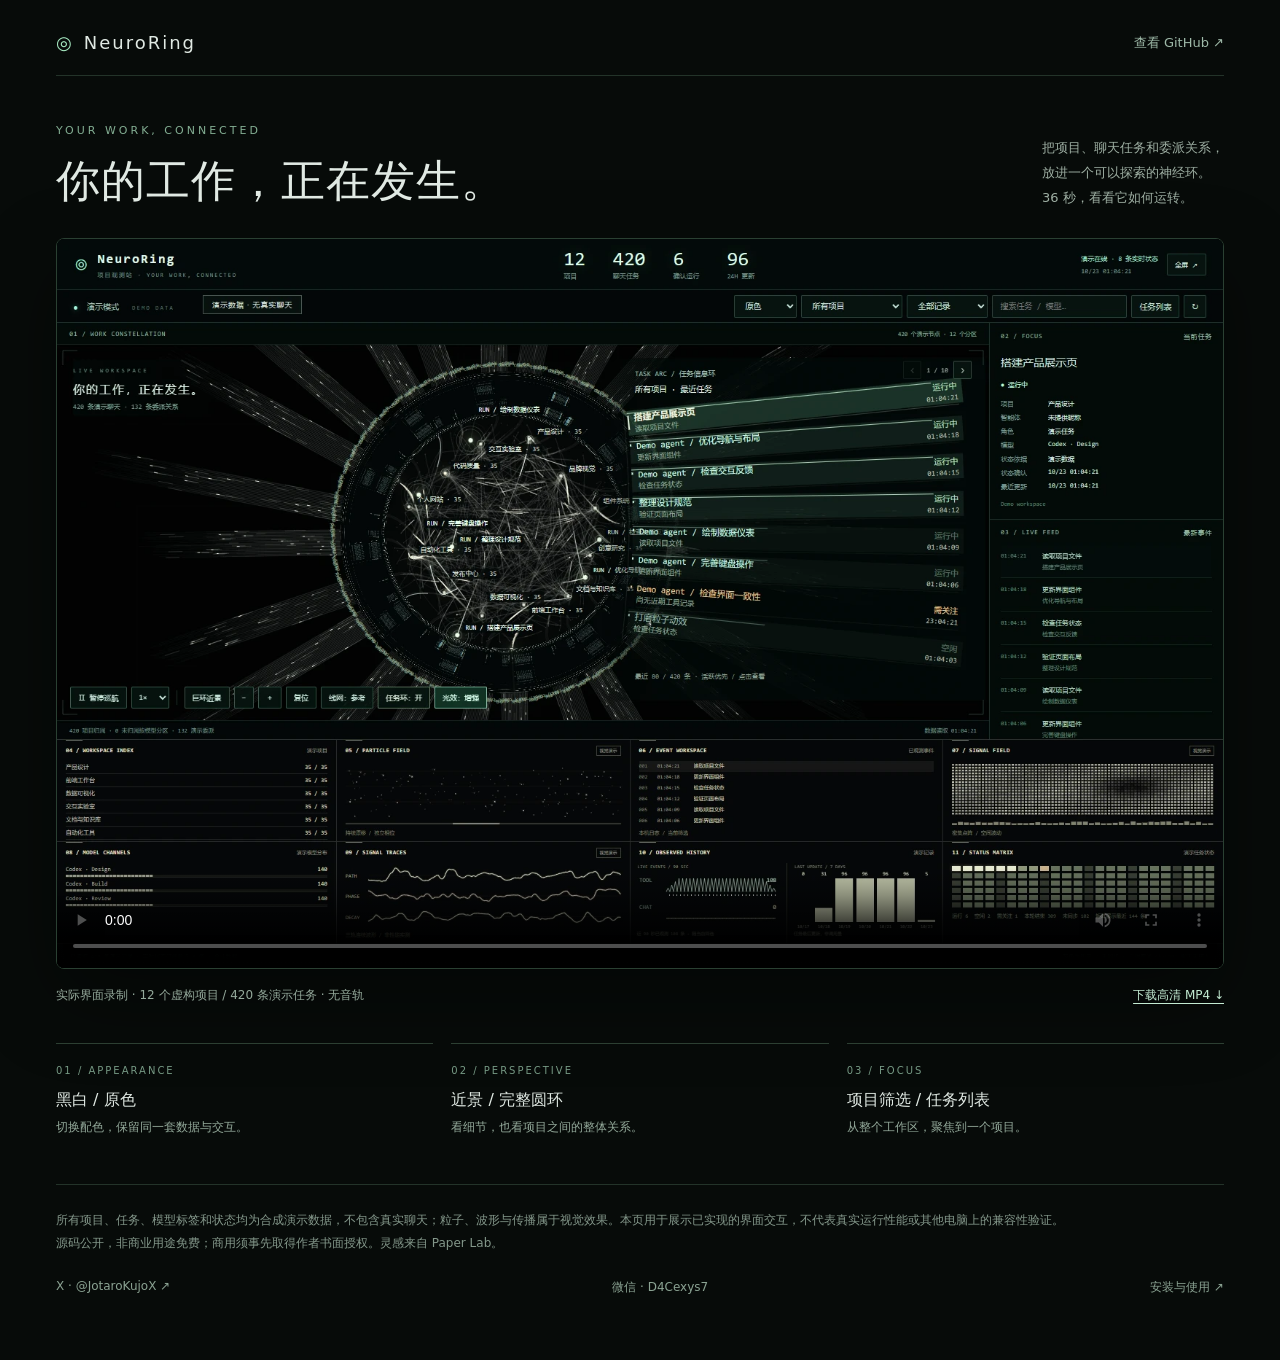
==== docs/index.html @ 9f0a602b "Add a playable video showcase on GitHub Pages" ====
<!doctype html>
<html lang="zh-CN">
<head><meta charset="utf-8"><meta name="viewport" content="width=device-width,initial-scale=1"><meta name="color-scheme" content="dark"><meta name="description" content="NeuroRing 动态展示：神经环巡航、项目筛选、任务信息环。使用合成演示数据。"><title>NeuroRing · 动态展示</title>
<style>
*{box-sizing:border-box}body{margin:0;background:#070b09;color:#e0e9e3;font-family:system-ui,"Microsoft YaHei",sans-serif}a{color:inherit;text-decoration:none}main{max-width:1240px;margin:auto;padding:32px 36px 64px}nav{display:flex;justify-content:space-between;align-items:center;border-bottom:1px solid #233329;padding-bottom:22px}.brand{font-size:18px;letter-spacing:2px}.brand span{color:#a7eac2;margin-right:10px}.github{font-size:13px;color:#9eb9a8}header{display:flex;justify-content:space-between;align-items:end;gap:32px;padding:48px 0 28px}.eyebrow{font-size:11px;letter-spacing:3px;color:#83ae93}h1{font-size:clamp(28px,4vw,44px);font-weight:500;letter-spacing:1px;line-height:1.35;margin:14px 0 0}header p{font-size:13px;line-height:1.9;color:#9eafa3;max-width:290px;margin:0}.player{border:1px solid #2a4032;background:#020503;border-radius:8px;overflow:hidden;box-shadow:0 30px 80px #0006}video{display:block;width:100%;aspect-ratio:8/5;background:#020503}.caption{display:flex;justify-content:space-between;gap:20px;font-size:12px;color:#94a99b;padding:16px 0;line-height:1.8}.caption a{color:#c3ebd2;text-decoration:underline;text-underline-offset:4px}.chapters{display:grid;grid-template-columns:repeat(3,1fr);gap:18px;margin:20px 0 46px}.chapter{border-top:1px solid #2c3f32;padding-top:15px}.chapter small{font-size:10px;letter-spacing:2px;color:#769984}.chapter h2{font-weight:500;font-size:16px;margin:12px 0 6px}.chapter p{font-size:12px;color:#93a99a;margin:0;line-height:1.8}.notice{border-top:1px solid #233329;padding:24px 0;color:#84988b;font-size:12px;line-height:1.9}footer{display:flex;justify-content:space-between;gap:20px;flex-wrap:wrap;font-size:12px;color:#8ba393}a:focus-visible{outline:2px solid #b5f2ce;outline-offset:6px}@media(max-width:640px){main{padding:24px 18px 40px}header{display:block;padding:32px 0 22px}header p{margin-top:20px;max-width:none}.chapters{grid-template-columns:1fr;gap:24px}.caption{display:block}.caption a{display:inline-block;margin-top:8px}}
</style></head>
<body><main>
<nav><a class="brand" href="https://github.com/Bernie311/NeuroRing"><span>◎</span>NeuroRing</a><a class="github" href="https://github.com/Bernie311/NeuroRing">查看 GitHub ↗</a></nav>
<header><div><div class="eyebrow">YOUR WORK, CONNECTED</div><h1>你的工作，正在发生。</h1></div><p>把项目、聊天任务和委派关系，<br>放进一个可以探索的神经环。<br>36 秒，看看它如何运转。</p></header>
<div class="player"><video controls playsinline preload="metadata" poster="media/neuroring-poster.webp" aria-label="NeuroRing 功能演示，使用合成数据"><source src="media/neuroring-showcase.mp4" type="video/mp4">你的浏览器不支持视频播放，请使用下方下载链接。</video></div>
<div class="caption"><span>实际界面录制 · 12 个虚构项目 / 420 条演示任务 · 无音轨</span><a href="media/neuroring-showcase.mp4" download>下载高清 MP4 ↓</a></div>
<section class="chapters" aria-label="演示内容"><article class="chapter"><small>01 / APPEARANCE</small><h2>黑白 / 原色</h2><p>切换配色，保留同一套数据与交互。</p></article><article class="chapter"><small>02 / PERSPECTIVE</small><h2>近景 / 完整圆环</h2><p>看细节，也看项目之间的整体关系。</p></article><article class="chapter"><small>03 / FOCUS</small><h2>项目筛选 / 任务列表</h2><p>从整个工作区，聚焦到一个项目。</p></article></section>
<div class="notice">所有项目、任务、模型标签和状态均为合成演示数据，不包含真实聊天；粒子、波形与传播属于视觉效果。本页用于展示已实现的界面交互，不代表真实运行性能或其他电脑上的兼容性验证。<br>源码公开，非商业用途免费；商用须事先取得作者书面授权。灵感来自 Paper Lab。</div>
<footer><a href="https://x.com/JotaroKujoX">X · @JotaroKujoX ↗</a><span>微信 · D4Cexys7</span><a href="https://github.com/Bernie311/NeuroRing#快速开始">安装与使用 ↗</a></footer>
</main></body></html>
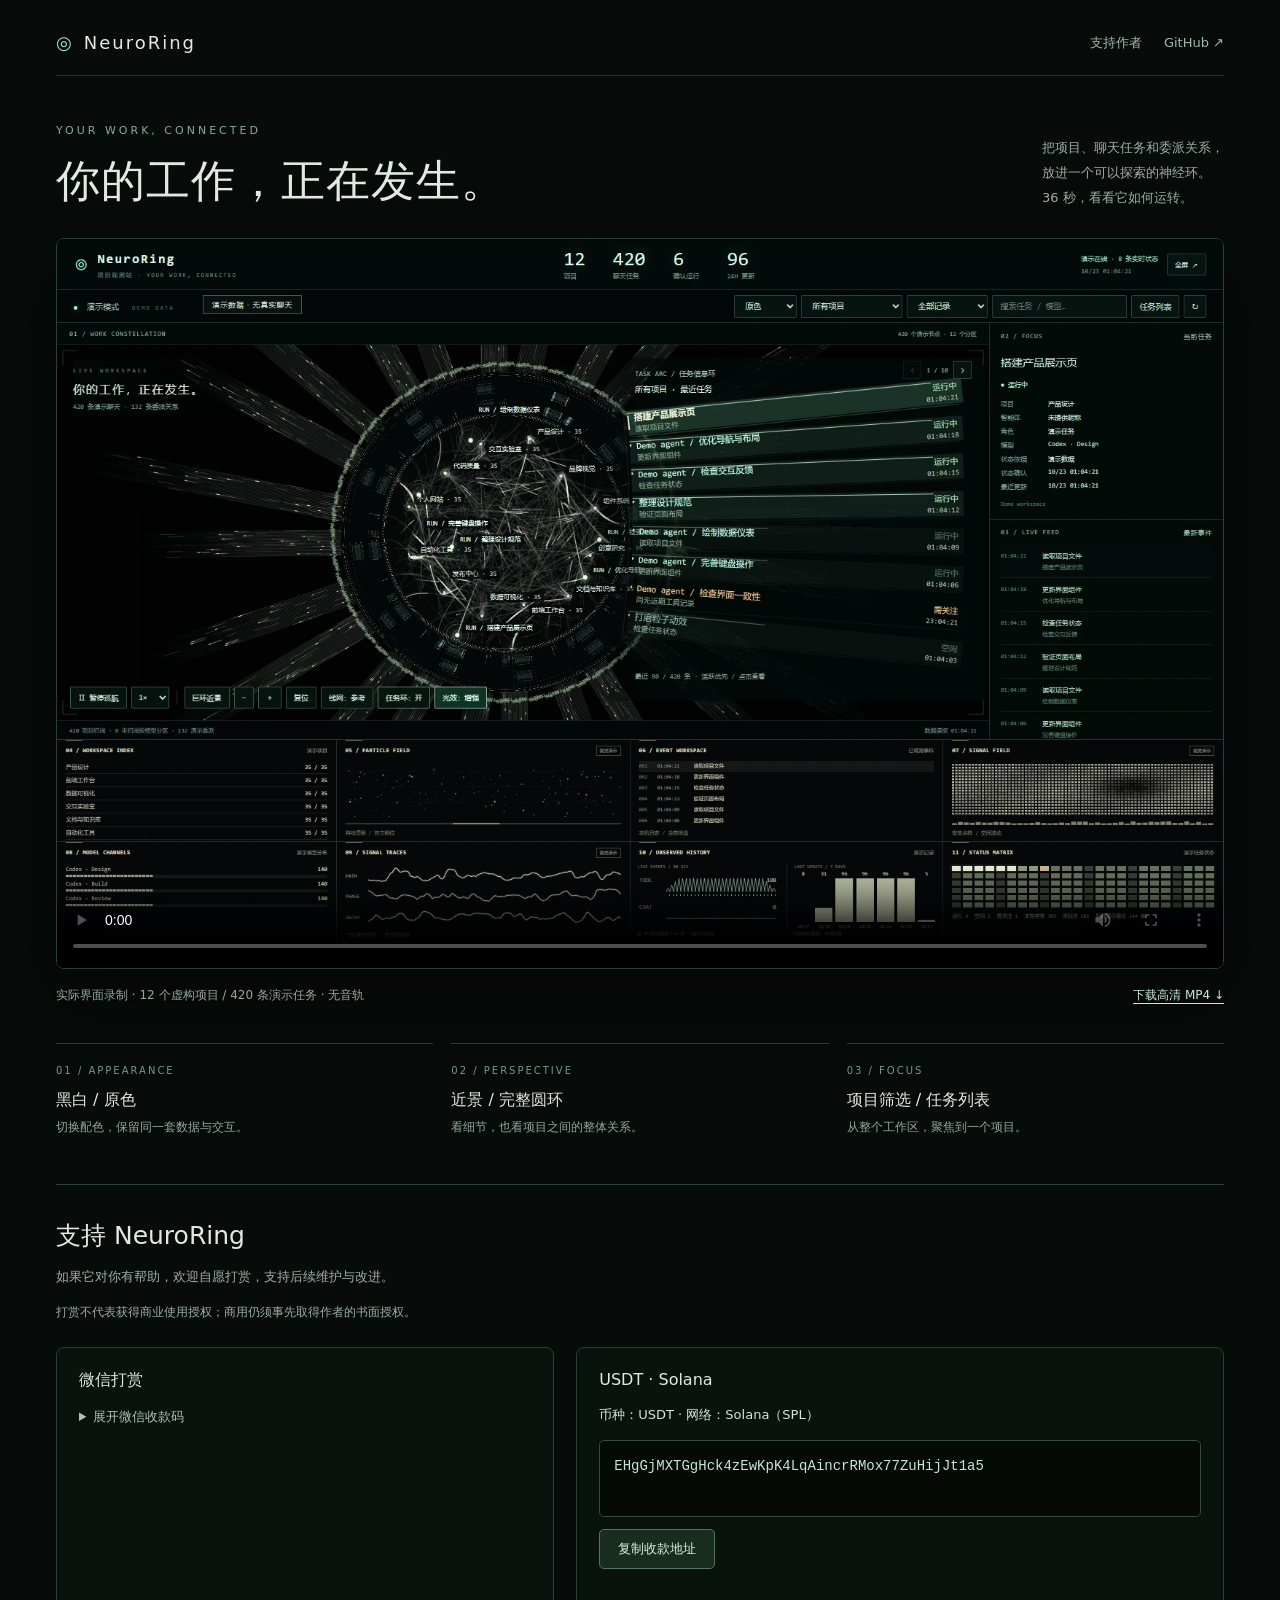
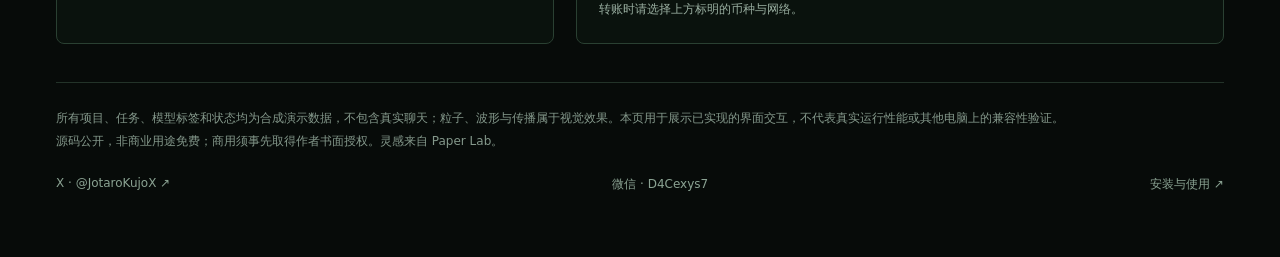
==== commit 409f05bc: "Add WeChat and Solana USDT support options" ====
--- a/docs/index.html
+++ b/docs/index.html
@@ -3,13 +3,21 @@
 <head><meta charset="utf-8"><meta name="viewport" content="width=device-width,initial-scale=1"><meta name="color-scheme" content="dark"><meta name="description" content="NeuroRing 动态展示：神经环巡航、项目筛选、任务信息环。使用合成演示数据。"><title>NeuroRing · 动态展示</title>
 <style>
 *{box-sizing:border-box}body{margin:0;background:#070b09;color:#e0e9e3;font-family:system-ui,"Microsoft YaHei",sans-serif}a{color:inherit;text-decoration:none}main{max-width:1240px;margin:auto;padding:32px 36px 64px}nav{display:flex;justify-content:space-between;align-items:center;border-bottom:1px solid #233329;padding-bottom:22px}.brand{font-size:18px;letter-spacing:2px}.brand span{color:#a7eac2;margin-right:10px}.github{font-size:13px;color:#9eb9a8}header{display:flex;justify-content:space-between;align-items:end;gap:32px;padding:48px 0 28px}.eyebrow{font-size:11px;letter-spacing:3px;color:#83ae93}h1{font-size:clamp(28px,4vw,44px);font-weight:500;letter-spacing:1px;line-height:1.35;margin:14px 0 0}header p{font-size:13px;line-height:1.9;color:#9eafa3;max-width:290px;margin:0}.player{border:1px solid #2a4032;background:#020503;border-radius:8px;overflow:hidden;box-shadow:0 30px 80px #0006}video{display:block;width:100%;aspect-ratio:8/5;background:#020503}.caption{display:flex;justify-content:space-between;gap:20px;font-size:12px;color:#94a99b;padding:16px 0;line-height:1.8}.caption a{color:#c3ebd2;text-decoration:underline;text-underline-offset:4px}.chapters{display:grid;grid-template-columns:repeat(3,1fr);gap:18px;margin:20px 0 46px}.chapter{border-top:1px solid #2c3f32;padding-top:15px}.chapter small{font-size:10px;letter-spacing:2px;color:#769984}.chapter h2{font-weight:500;font-size:16px;margin:12px 0 6px}.chapter p{font-size:12px;color:#93a99a;margin:0;line-height:1.8}.notice{border-top:1px solid #233329;padding:24px 0;color:#84988b;font-size:12px;line-height:1.9}footer{display:flex;justify-content:space-between;gap:20px;flex-wrap:wrap;font-size:12px;color:#8ba393}a:focus-visible{outline:2px solid #b5f2ce;outline-offset:6px}@media(max-width:640px){main{padding:24px 18px 40px}header{display:block;padding:32px 0 22px}header p{margin-top:20px;max-width:none}.chapters{grid-template-columns:1fr;gap:24px}.caption{display:block}.caption a{display:inline-block;margin-top:8px}}
+.support{scroll-margin-top:28px;border-top:1px solid #2a4032;padding:34px 0 38px}.support h2{font-size:25px;font-weight:500;margin:0 0 12px}.support>p{font-size:13px;line-height:1.8;color:#9eafa3}.support-grid{display:grid;grid-template-columns:1fr 1.3fr;gap:22px;margin-top:24px}.support-card{min-width:0;border:1px solid #2a4032;border-radius:8px;padding:22px;background:#0a120d}.support-card h3{font-size:16px;font-weight:500;margin:0 0 14px}.support-card p,.support-card summary{font-size:13px;line-height:1.8;color:#adc3b4}.support-card summary{cursor:pointer}.support-card img{display:block;width:280px;max-width:100%;height:auto;margin-top:18px;border-radius:6px}.support-card .original{display:inline-block;margin-top:12px;text-decoration:underline;text-underline-offset:4px;font-size:12px}.wallet-address{display:block;width:100%;resize:none;box-sizing:border-box;background:#050a07;color:#c6e8d2;border:1px solid #354b3c;border-radius:5px;padding:14px;font:14px/1.7 Consolas,monospace;overflow-wrap:anywhere;word-break:break-all}.copy-address{border:1px solid #52745d;background:#182d20;color:#d5f5e0;border-radius:5px;padding:10px 18px;font:inherit;font-size:13px;cursor:pointer;margin-top:12px}.copy-address:hover{background:#24402d}.support-card .copy-status{font-size:12px;min-height:22px;margin:8px 0 0}.support-card .network{color:#d0e8d8}.support small{display:block;color:#9aafa1;font-size:12px;line-height:1.8}.nav-links{display:flex;gap:22px;align-items:center}.nav-links a{font-size:13px;color:#9eb9a8}button:focus-visible,textarea:focus-visible,summary:focus-visible{outline:2px solid #b5f2ce;outline-offset:4px}@media(max-width:640px){.support-grid{grid-template-columns:1fr}.support-card{padding:18px}.nav-links{gap:12px}.nav-links a{font-size:12px}.brand{font-size:15px}}
 </style></head>
 <body><main>
-<nav><a class="brand" href="https://github.com/Bernie311/NeuroRing"><span>◎</span>NeuroRing</a><a class="github" href="https://github.com/Bernie311/NeuroRing">查看 GitHub ↗</a></nav>
+<nav><a class="brand" href="https://github.com/Bernie311/NeuroRing"><span>◎</span>NeuroRing</a><div class="nav-links"><a href="#support">支持作者</a><a class="github" href="https://github.com/Bernie311/NeuroRing">GitHub ↗</a></div></nav>
 <header><div><div class="eyebrow">YOUR WORK, CONNECTED</div><h1>你的工作，正在发生。</h1></div><p>把项目、聊天任务和委派关系，<br>放进一个可以探索的神经环。<br>36 秒，看看它如何运转。</p></header>
 <div class="player"><video controls playsinline preload="metadata" poster="media/neuroring-poster.webp" aria-label="NeuroRing 功能演示，使用合成数据"><source src="media/neuroring-showcase.mp4" type="video/mp4">你的浏览器不支持视频播放，请使用下方下载链接。</video></div>
 <div class="caption"><span>实际界面录制 · 12 个虚构项目 / 420 条演示任务 · 无音轨</span><a href="media/neuroring-showcase.mp4" download>下载高清 MP4 ↓</a></div>
 <section class="chapters" aria-label="演示内容"><article class="chapter"><small>01 / APPEARANCE</small><h2>黑白 / 原色</h2><p>切换配色，保留同一套数据与交互。</p></article><article class="chapter"><small>02 / PERSPECTIVE</small><h2>近景 / 完整圆环</h2><p>看细节，也看项目之间的整体关系。</p></article><article class="chapter"><small>03 / FOCUS</small><h2>项目筛选 / 任务列表</h2><p>从整个工作区，聚焦到一个项目。</p></article></section>
+<section class="support" id="support" aria-labelledby="support-title">
+<h2 id="support-title">支持 NeuroRing</h2><p>如果它对你有帮助，欢迎自愿打赏，支持后续维护与改进。</p>
+<small>打赏不代表获得商业使用授权；商用仍须事先取得作者的书面授权。</small>
+<div class="support-grid">
+<article class="support-card"><h3>微信打赏</h3><details><summary>展开微信收款码</summary><img src="support/wechat-pay.jpg" alt="作者提供的微信收款码" width="828" height="1124" loading="lazy"><a class="original" href="support/wechat-pay.jpg" target="_blank" rel="noopener">打开收款码原图 ↗</a></details></article>
+<article class="support-card"><h3>USDT · Solana</h3><p class="network">币种：USDT · 网络：Solana（SPL）</p><textarea class="wallet-address" id="wallet-address" rows="2" readonly aria-label="USDT Solana 收款地址" spellcheck="false">EHgGjMXTGgHck4zEwKpK4LqAincrRMox77ZuHijJt1a5</textarea><button class="copy-address" id="copy-address" type="button">复制收款地址</button><p class="copy-status" id="copy-status" role="status" aria-live="polite"></p><small>转账时请选择上方标明的币种与网络。</small></article>
+</div></section>
 <div class="notice">所有项目、任务、模型标签和状态均为合成演示数据，不包含真实聊天；粒子、波形与传播属于视觉效果。本页用于展示已实现的界面交互，不代表真实运行性能或其他电脑上的兼容性验证。<br>源码公开，非商业用途免费；商用须事先取得作者书面授权。灵感来自 Paper Lab。</div>
 <footer><a href="https://x.com/JotaroKujoX">X · @JotaroKujoX ↗</a><span>微信 · D4Cexys7</span><a href="https://github.com/Bernie311/NeuroRing#快速开始">安装与使用 ↗</a></footer>
-</main></body></html>
+</main><script src="support/support.js"></script></body></html>
